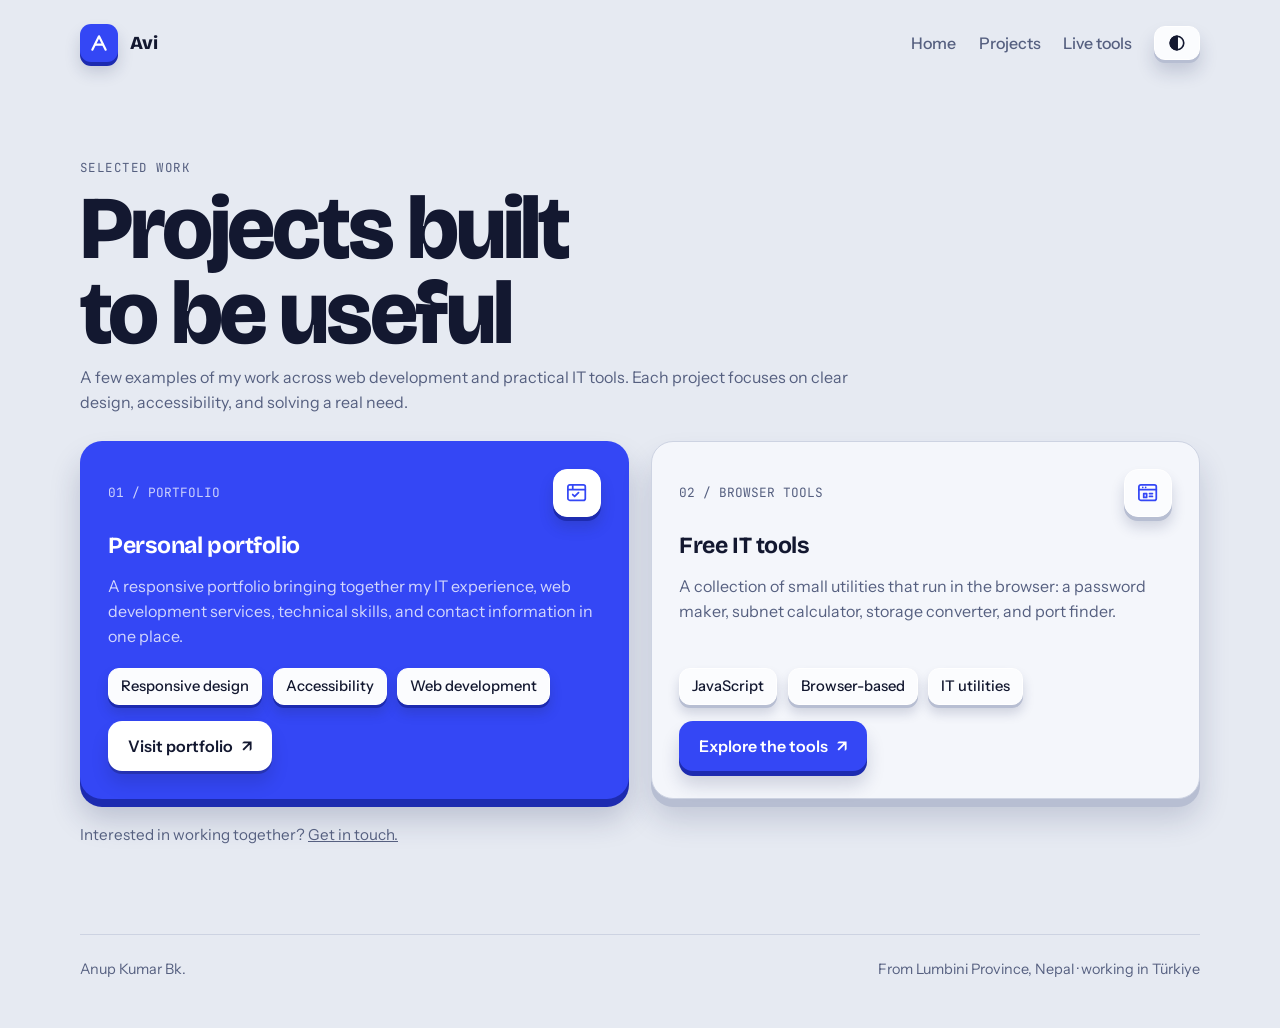
==== projects.html @ b42f56c6 "portfolio update" ====
<!doctype html>
<html lang="en">
<head>
<meta charset="utf-8">
<meta name="viewport" content="width=device-width, initial-scale=1, viewport-fit=cover">
<title>Web Development Projects | Anup Kumar BK</title>
<meta name="description" content="Selected web development and IT projects by Anup Kumar BK, including a personal portfolio and browser-based IT tools.">
<meta name="robots" content="index,follow,max-image-preview:large">
<meta name="author" content="Anup Kumar BK">
<meta name="theme-color" content="#3447F5">
<meta property="og:type" content="website">
<meta property="og:site_name" content="Anup Kumar BK">
<meta property="og:title" content="Web Development Projects | Anup Kumar BK">
<meta property="og:description" content="Explore web development and practical IT projects by Anup Kumar BK, including a personal portfolio and free browser-based IT tools.">
<meta property="og:url" content="https://anupbk.com.np/projects.html">
<meta property="og:image" content="https://anupbk.com.np/assets/pro-img.png">
<meta name="twitter:card" content="summary_large_image">
<meta name="twitter:title" content="Web Development Projects | Anup Kumar BK">
<meta name="twitter:description" content="Explore web development and practical IT projects by Anup Kumar BK, including a personal portfolio and free browser-based IT tools.">
<meta name="twitter:image" content="https://anupbk.com.np/assets/pro-img.png">
<link rel="canonical" href="https://anupbk.com.np/projects.html">
<link rel="icon" href="/favicon.svg" type="image/svg+xml">
<link rel="preconnect" href="https://fonts.googleapis.com">
<link rel="preconnect" href="https://fonts.gstatic.com" crossorigin>
<link rel="stylesheet" href="https://fonts.googleapis.com/css2?family=Bricolage+Grotesque:opsz,wght@12..96,500;12..96,700;12..96,800&family=Instrument+Sans:wght@400;500;600;700&family=JetBrains+Mono:wght@400;500&display=swap">
<link rel="stylesheet" href="assets/portfolio.css">
<script type="application/ld+json">{"@context":"https://schema.org","@type":"CollectionPage","@id":"https://anupbk.com.np/projects.html#webpage","url":"https://anupbk.com.np/projects.html","name":"Web Development Projects | Anup Kumar BK","description":"Selected web development and practical IT projects by Anup Kumar BK.","inLanguage":"en","isPartOf":{"@id":"https://anupbk.com.np/#website"},"about":{"@id":"https://anupbk.com.np/#person"},"mainEntity":{"@type":"ItemList","itemListElement":[{"@type":"ListItem","position":1,"name":"Personal portfolio","url":"https://anupbk.com.np/"},{"@type":"ListItem","position":2,"name":"Free browser-based IT tools","url":"https://anupbk.com.np/tools.html"}]}}</script>
<style>
.projects-intro{max-width:48rem}
.project-grid{display:grid;grid-template-columns:repeat(auto-fit,minmax(min(100%,300px),1fr));gap:1.4rem}
.project-card{min-height:100%;background:var(--surface);border:1px solid var(--line);border-radius:22px;padding:clamp(1.2rem,3vw,1.7rem);display:flex;flex-direction:column;gap:1rem;box-shadow:0 8px 0 var(--edge),0 20px 30px var(--shadow)}
.project-top{display:flex;align-items:center;justify-content:space-between;gap:1rem}
.project-number{font-family:var(--mono);font-size:.8rem;color:var(--muted)}
.project-icon{width:3rem;height:3rem;border-radius:14px;background:var(--key);display:grid;place-items:center;color:var(--accent);border:1px solid var(--edge-hi);box-shadow:0 4px 0 var(--edge),0 10px 14px var(--shadow)}
.project-icon svg{width:1.45rem;height:1.45rem}
.project-card h2{font-size:1.45rem;line-height:1.1}
.project-card p{color:var(--muted)}
.project-card .pills{margin-top:auto;padding-top:.2rem}
.project-card .key{align-self:flex-start}
.project-card-featured{background:var(--accent);color:var(--accent-ink);border-color:transparent;--muted:rgba(255,255,255,.78);--edge:#1D2BB0;--shadow:rgba(30,40,90,.22)}
.project-card-featured .project-icon{color:var(--accent);background:#fff}
.project-card-featured .project-number{color:rgba(255,255,255,.75)}
.project-card-featured .pill{color:var(--ink)}
.project-card-featured .key{background:#fff;color:#131830;border-color:transparent;box-shadow:0 3px 0 rgba(0,0,0,.2),0 12px 18px rgba(0,0,0,.12)}
.project-note{margin-top:1.5rem;color:var(--muted);font-size:.95rem}
@media (max-width:760px){.nav{gap:.6rem}.nav a.link{display:inline-flex;font-size:.9rem}}
@media (max-width:560px){.nav{gap:.5rem}.nav a.link[href="index.html"]{display:none}.project-grid{gap:1rem}.project-card{padding:1.15rem}}
</style>
</head>
<body>
<div class="wrap">
<header class="top">
<a class="brand" href="index.html" aria-label="Avi, home"><span class="tile" aria-hidden="true"><svg width="20" height="20" viewBox="0 0 24 24" fill="none" stroke="currentColor" stroke-width="2.6" stroke-linecap="round" stroke-linejoin="round"><path d="M4 20 12 4l8 16"/><path d="M7.5 14h9"/></svg></span><span>Avi</span></a>
<nav class="nav" aria-label="Main navigation"><a class="link" href="index.html">Home</a><a class="link" href="projects.html" aria-current="page">Projects</a><a class="link" href="tools.html">Live tools</a><button class="key small" id="themeBtn" type="button" aria-label="Switch between light and dark theme"><svg width="18" height="18" viewBox="0 0 24 24" fill="none" stroke="currentColor" stroke-width="2.2" stroke-linecap="round" stroke-linejoin="round" aria-hidden="true"><circle cx="12" cy="12" r="9"/><path d="M12 3v18"/><path d="M12 3a9 9 0 0 0 0 18z" fill="currentColor"/></svg></button></nav>
</header>
<main>
<section aria-labelledby="projects-title">
<div class="head projects-intro"><p class="eyebrow">Selected work</p><h1 id="projects-title">Projects built to be useful</h1><p>A few examples of my work across web development and practical IT tools. Each project focuses on clear design, accessibility, and solving a real need.</p></div>
<div class="project-grid">
<article class="project-card project-card-featured">
<div class="project-top"><span class="project-number">01 / PORTFOLIO</span><span class="project-icon" aria-hidden="true"><svg viewBox="0 0 24 24" fill="none" stroke="currentColor" stroke-width="1.8" stroke-linecap="round" stroke-linejoin="round"><rect x="3" y="4" width="18" height="16" rx="2"/><path d="M3 9h18M8 4v5"/><path d="m8 14 2 2 4-4"/></svg></span></div>
<h2>Personal portfolio</h2><p>A responsive portfolio bringing together my IT experience, web development services, technical skills, and contact information in one place.</p>
<div class="pills"><span class="pill">Responsive design</span><span class="pill">Accessibility</span><span class="pill">Web development</span></div><a class="key" href="index.html">Visit portfolio <span aria-hidden="true">↗</span></a>
</article>
<article class="project-card">
<div class="project-top"><span class="project-number">02 / BROWSER TOOLS</span><span class="project-icon" aria-hidden="true"><svg viewBox="0 0 24 24" fill="none" stroke="currentColor" stroke-width="1.8" stroke-linecap="round" stroke-linejoin="round"><rect x="3" y="4" width="18" height="16" rx="2"/><path d="M3 9h18M7 6.5h.01M10 6.5h.01"/><path d="M8 13h3v4H8zM14 13h3M14 16h3"/></svg></span></div>
<h2>Free IT tools</h2><p>A collection of small utilities that run in the browser: a password maker, subnet calculator, storage converter, and port finder.</p>
<div class="pills"><span class="pill">JavaScript</span><span class="pill">Browser-based</span><span class="pill">IT utilities</span></div><a class="key primary" href="tools.html">Explore the tools <span aria-hidden="true">↗</span></a>
</article>
</div>
<p class="project-note">Interested in working together? <a href="index.html#contact">Get in touch.</a></p>
</section>
</main>
<footer><span>Anup Kumar Bk.</span><span>From Lumbini Province, Nepal · working in Türkiye</span></footer>
</div>
<script>
(function(){var root=document.documentElement;try{var saved=localStorage.getItem('avi-theme');if(saved==='dark'||saved==='light')root.setAttribute('data-theme',saved)}catch(e){}document.getElementById('themeBtn').addEventListener('click',function(){var cur=root.getAttribute('data-theme');var dark=cur?cur==='dark':window.matchMedia('(prefers-color-scheme: dark)').matches;var next=dark?'light':'dark';root.setAttribute('data-theme',next);try{localStorage.setItem('avi-theme',next)}catch(e){}})})();
</script>
</body>
</html>
---- assets/portfolio.css ----
:root{color-scheme:light}
[hidden]{display:none!important}
img{max-width:100%}
/* Layout: a technician's workbench, with chunky pressable keys and contact plates. */
:root{
  --bg:#E6EAF2; --surface:#F4F6FB; --key:#FBFCFE; --well:#DCE1EC;
  --ink:#131830; --muted:#566080; --line:#CDD3E2;
  --accent:#3447F5; --accent-ink:#FFFFFF; --accent-edge:#1D2BB0;
  --signal:#C8470F; --edge:#B7BED2; --edge-hi:#FFFFFF; --shadow:rgba(30,40,90,.18);
  --ok:#12805C;
  --display:"Bricolage Grotesque","Trebuchet MS",system-ui,sans-serif;
  --body:"Instrument Sans",system-ui,-apple-system,"Segoe UI",sans-serif;
  --mono:"JetBrains Mono",ui-monospace,Menlo,Consolas,monospace;
}
@media (prefers-color-scheme:dark){
  :root:not([data-theme="light"]){
    --bg:#0F1220; --surface:#171B2E; --key:#20263D; --well:#0E1120;
    --ink:#E9ECFA; --muted:#97A0C0; --line:#2A3150;
    --accent:#7F8CFF; --accent-ink:#0B0E24; --accent-edge:#4A55C9;
    --signal:#FF8A57; --edge:#0A0C18; --edge-hi:#2D3557; --shadow:rgba(0,0,0,.5);
    --ok:#4FD3A2; color-scheme:dark;
  }
}
:root[data-theme="dark"]{
  --bg:#0F1220; --surface:#171B2E; --key:#20263D; --well:#0E1120;
  --ink:#E9ECFA; --muted:#97A0C0; --line:#2A3150;
  --accent:#7F8CFF; --accent-ink:#0B0E24; --accent-edge:#4A55C9;
  --signal:#FF8A57; --edge:#0A0C18; --edge-hi:#2D3557; --shadow:rgba(0,0,0,.5);
  --ok:#4FD3A2; color-scheme:dark;
}
*{box-sizing:border-box}
html{scroll-behavior:smooth}
body{
  margin:0; background:var(--bg); color:var(--ink);
  font-family:var(--body); font-size:16px; line-height:1.55;
  padding-block:1rem 3rem;
  padding-left:max(16px,env(safe-area-inset-left,0px));
  padding-right:max(16px,env(safe-area-inset-right,0px));
  -webkit-font-smoothing:antialiased;
}
.wrap{max-width:1120px;margin-inline:auto;display:flex;flex-direction:column;gap:clamp(3rem,7vw,5.5rem)}
main{display:flex;flex-direction:column;gap:clamp(3rem,7vw,5.5rem)}
a{color:inherit}
h1,h2,h3{font-family:var(--display);margin:0;text-wrap:balance;letter-spacing:-.02em}
p{margin:0}
:focus-visible{outline:3px solid var(--accent);outline-offset:3px;border-radius:8px}
.eyebrow{font-family:var(--mono);font-size:.78rem;letter-spacing:.12em;text-transform:uppercase;color:var(--muted)}

/* 3D key (buttons, tabs) */
.key{
  --depth:5px;
  font:inherit;font-weight:600;color:var(--ink);text-decoration:none;
  display:inline-flex;align-items:center;justify-content:center;gap:.5rem;
  background:var(--key);border:1px solid var(--edge-hi);border-radius:14px;
  padding:.7rem 1.15rem;cursor:pointer;
  box-shadow:0 var(--depth) 0 var(--edge),0 calc(var(--depth) + 9px) 18px var(--shadow);
  transform:translateY(0);
  transition:transform .08s ease,box-shadow .08s ease,background .15s ease;
}
.key:hover{transform:translateY(-1px)}
.key:active,.key[aria-selected="true"]{transform:translateY(var(--depth));box-shadow:0 0 0 var(--edge),0 2px 6px var(--shadow)}
.key.primary{background:var(--accent);color:var(--accent-ink);border-color:transparent;box-shadow:0 var(--depth) 0 var(--accent-edge),0 calc(var(--depth) + 9px) 18px var(--shadow)}
.key.primary:active{box-shadow:0 0 0 var(--accent-edge),0 2px 6px var(--shadow)}
.key[aria-selected="true"]{background:var(--accent);color:var(--accent-ink);border-color:transparent}
.key.small{--depth:3px;padding:.45rem .8rem;border-radius:11px;font-size:.88rem}

/* Header */
.top{display:flex;align-items:center;justify-content:space-between;gap:1rem;padding-block:.5rem}
.brand{display:flex;align-items:center;gap:.7rem;text-decoration:none;font-family:var(--display);font-weight:800;font-size:1.15rem}
.brand .tile{width:2.4rem;height:2.4rem;border-radius:11px;background:var(--accent);color:var(--accent-ink);display:grid;place-items:center;box-shadow:0 4px 0 var(--accent-edge),0 10px 16px var(--shadow)}
.nav{display:flex;align-items:center;gap:1.4rem}
.nav a.link{text-decoration:none;font-weight:500;color:var(--muted)}
.nav a.link:hover{color:var(--ink)}
.nav-menu{display:none;flex-direction:column;gap:3px;background:none;border:none;padding:.35rem;cursor:pointer;z-index:30}
.nav-menu .dot{width:5px;height:5px;border-radius:50%;background:var(--ink)}
.nav-menu .dot:nth-child(2){opacity:.7}
.nav-menu .dot:nth-child(3){opacity:.4}
.nav-panel{position:fixed;inset:0 100% 0 0;z-index:40;display:flex;flex-direction:column;background:var(--surface);border-right:1px solid var(--line);box-shadow:0 10px 30px var(--shadow);width:min(260px,80vw);max-height:100vh;transition:transform .25s ease-out;transform:translateX(-100%)}
.nav-panel.open{transform:translateX(0)}
.nav-close{background:none;border:none;font-size:1.5rem;color:var(--ink);padding:.6rem;cursor:pointer;line-height:1}
.nav-link{display:block;padding:.85rem 1.2rem;text-decoration:none;color:var(--ink);font-weight:500;border-bottom:1px solid var(--line)}
.nav-link:hover{background:var(--well);color:var(--accent)}
.nav-overlay{position:fixed;inset:0;z-index:35;background:rgba(0,0,0,.3);opacity:0;pointer-events:none;transition:opacity .25s ease}
.nav-overlay.open{opacity:1;pointer-events:auto}
@media (max-width:760px){
  .nav a.link{display:none}
  .nav-menu{display:flex}
}

/* Hero */
.hero{display:grid;grid-template-columns:1.1fr .9fr;gap:2rem;align-items:center}
@media (max-width:860px){.hero{grid-template-columns:1fr}}
.hero-copy{display:flex;flex-direction:column;gap:1.4rem;min-width:0}
h1{font-size:clamp(2.7rem,8vw,5.6rem);font-weight:800;line-height:.94;letter-spacing:-.035em}
.lede{font-size:1.15rem;max-width:34rem;color:var(--muted)}
.lede b{color:var(--ink);font-weight:600}
.cta{display:flex;flex-wrap:wrap;gap:1rem;padding-bottom:.4rem}

.stage{perspective:1100px;display:grid;place-items:center;padding:2rem 2.6rem;overflow-x:clip;min-width:0}
.stack{position:relative;width:min(330px,100%);aspect-ratio:4/5;transform-style:preserve-3d;transform:rotateX(var(--rx,6deg)) rotateY(var(--ry,-14deg));transition:transform .18s ease-out}
.plate{position:absolute;inset:0;border-radius:28px;border:1px solid var(--line)}
.plate.p1{background:var(--accent);transform:translateZ(-70px) translate(30px,30px);box-shadow:0 24px 40px var(--shadow)}
.plate.p2{background:var(--key);transform:translateZ(-35px) translate(15px,15px)}
.grid-bg{position:absolute;inset:0;border-radius:28px;z-index:0;pointer-events:none}
.photo{position:absolute;inset:0;border-radius:28px;overflow:hidden;border:6px solid var(--key);background:var(--well);box-shadow:0 20px 44px var(--shadow);z-index:1}
.photo img{width:100%;height:100%;object-fit:cover;object-position:50% 20%;display:block}
.chip{position:absolute;transform:translateZ(80px);font-family:var(--mono);font-size:.78rem;font-weight:500;background:var(--key);color:var(--ink);border:1px solid var(--edge-hi);border-radius:12px;padding:.5rem .8rem;box-shadow:0 4px 0 var(--edge),0 14px 22px var(--shadow);white-space:nowrap}
.chip.c1{top:9%;left:-14%}
.chip.c2{top:46%;right:-16%}
.chip.c3{bottom:9%;left:-8%}
.chip i{display:inline-block;width:.55rem;height:.55rem;border-radius:50%;background:var(--ok);margin-right:.45rem}

/* Section heads */
.head{display:flex;flex-direction:column;gap:.6rem;margin-bottom:1.6rem;max-width:40rem}
.head h2{font-size:clamp(1.9rem,4.4vw,3rem);font-weight:800;line-height:1}
.head p{color:var(--muted)}
.lbl{font-family:var(--mono);font-size:.74rem;letter-spacing:.1em;text-transform:uppercase;color:var(--muted)}

/* About */
.tiles{display:grid;grid-template-columns:repeat(auto-fit,minmax(min(100%,240px),1fr));gap:1.4rem}
.tile3d{background:var(--surface);border:1px solid var(--line);border-radius:22px;padding:1.4rem;display:flex;flex-direction:column;gap:.7rem;box-shadow:0 8px 0 var(--edge),0 20px 30px var(--shadow);transition:transform .15s ease}
.tile3d:hover{transform:translateY(-4px)}
.ic{width:3rem;height:3rem;border-radius:14px;background:var(--key);display:grid;place-items:center;color:var(--accent);box-shadow:0 4px 0 var(--edge),0 10px 14px var(--shadow);border:1px solid var(--edge-hi)}
.tile3d h3{font-size:1.2rem;font-weight:700}
.tile3d p{color:var(--muted);font-size:.97rem}
/* Toolkit */
.groups{display:grid;grid-template-columns:repeat(auto-fit,minmax(min(100%,250px),1fr));gap:1.4rem}
.group{background:var(--surface);border:1px solid var(--line);border-radius:22px;padding:1.3rem;display:flex;flex-direction:column;gap:1.1rem;box-shadow:0 8px 0 var(--edge),0 20px 30px var(--shadow);min-width:0}
.group h3{font-size:1.15rem;font-weight:700;display:flex;align-items:center;gap:.8rem}
.pills{display:flex;flex-wrap:wrap;gap:.65rem}
.pill{font-size:.92rem;font-weight:500;background:var(--key);border:1px solid var(--edge-hi);border-radius:11px;padding:.4rem .75rem;box-shadow:0 3px 0 var(--edge),0 8px 12px var(--shadow)}

/* Experience */
.jobs{display:flex;flex-direction:column;gap:1.5rem}
.job{display:grid;grid-template-columns:10rem 1fr;gap:1.2rem;align-items:start}
.job .when{font-family:var(--mono);font-size:.85rem;color:var(--muted);padding-top:1.4rem}
.job .card{background:var(--surface);border:1px solid var(--line);border-radius:22px;padding:1.3rem 1.4rem;box-shadow:0 8px 0 var(--edge),0 20px 30px var(--shadow);display:flex;flex-direction:column;gap:.7rem;min-width:0}
.job .card h3{font-size:1.25rem;font-weight:700}
.job .org{color:var(--signal);font-weight:600}
.job ul{margin:0;padding-left:1.1rem;color:var(--muted);display:flex;flex-direction:column;gap:.4rem}
@media (max-width:700px){.job{grid-template-columns:1fr;gap:.6rem}.job .when{padding-top:0}}
.edu{display:grid;grid-template-columns:repeat(auto-fit,minmax(min(100%,260px),1fr));gap:1.4rem;margin-top:2rem}

/* Contact */
.faq-list{display:grid;gap:.8rem}
.faq-item{background:var(--surface);border:1px solid var(--line);border-radius:18px;padding:0 1.15rem;box-shadow:0 4px 0 var(--edge),0 12px 20px var(--shadow)}
.faq-item summary{display:flex;align-items:center;justify-content:space-between;gap:1rem;min-height:3.5rem;cursor:pointer;list-style:none;font-family:var(--display);font-size:1.05rem;font-weight:700}
.faq-item summary::-webkit-details-marker{display:none}
.faq-item summary::after{content:"+";flex:none;width:1.7rem;height:1.7rem;display:grid;place-items:center;border-radius:9px;background:var(--key);color:var(--accent);box-shadow:0 2px 0 var(--edge);font-family:var(--body);font-size:1.2rem;line-height:1;transition:transform .15s ease}
.faq-item[open] summary::after{content:"−";transform:rotate(180deg)}
.faq-item p{max-width:65ch;padding:0 0 1rem;color:var(--muted)}
.faq-more{display:inline-block;margin:0 1rem 1rem 0;color:var(--accent);font-weight:600;text-decoration-thickness:1px;text-underline-offset:3px}
.faq-more:hover{color:var(--ink)}
.faq-item summary:focus-visible{outline:3px solid var(--accent);outline-offset:3px;border-radius:8px}
.plates{display:grid;gap:1rem}
.plate-row{display:grid;grid-template-columns:8rem 1fr auto;gap:.9rem;align-items:center;background:var(--surface);border:1px solid var(--line);border-radius:20px;padding:1rem 1.2rem;box-shadow:0 6px 0 var(--edge),0 16px 26px var(--shadow)}
.plate-row .val{font-family:var(--mono);font-size:clamp(.88rem,2.4vw,1.1rem);min-width:0;word-break:break-all;user-select:all}
.plate-row .acts{display:flex;gap:.7rem;flex-wrap:wrap}
@media (max-width:640px){.plate-row{grid-template-columns:minmax(0,1fr);padding:1rem}.plate-row .val{overflow-wrap:anywhere}.plate-row .acts{gap:.65rem}}

footer{display:flex;flex-wrap:wrap;justify-content:space-between;gap:.6rem 1.5rem;color:var(--muted);font-size:.9rem;border-top:1px solid var(--line);padding-top:1.4rem}

.toast{position:fixed;left:50%;bottom:calc(1.2rem + env(safe-area-inset-bottom,0px));transform:translate(-50%,2rem);opacity:0;pointer-events:none;background:var(--ink);color:var(--bg);padding:.65rem 1.1rem;border-radius:12px;font-weight:600;box-shadow:0 12px 24px var(--shadow);transition:transform .2s,opacity .2s;z-index:20;max-width:calc(100vw - 32px)}
.toast.show{transform:translate(-50%,0);opacity:1}

@media (prefers-reduced-motion:reduce){
  html{scroll-behavior:auto}
  *{transition:none!important}
}
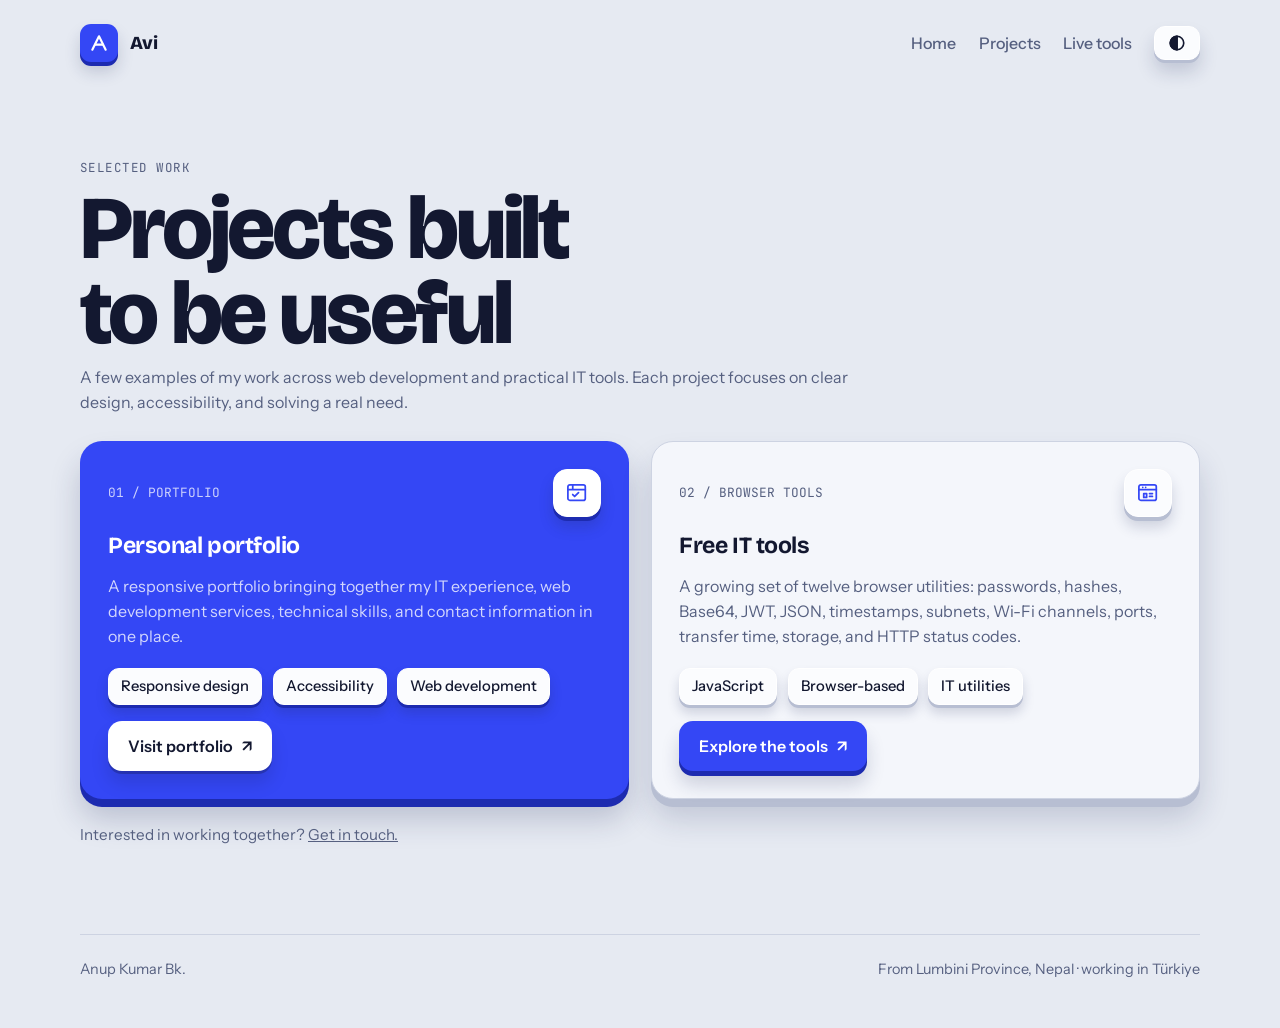
==== commit 7cf0d35d: "Expand the tools page to twelve browser tools Adds a hash generator, Base64 encoder/decoder, JWT dec" ====
--- a/projects.html
+++ b/projects.html
@@ -64,7 +64,7 @@
 </article>
 <article class="project-card">
 <div class="project-top"><span class="project-number">02 / BROWSER TOOLS</span><span class="project-icon" aria-hidden="true"><svg viewBox="0 0 24 24" fill="none" stroke="currentColor" stroke-width="1.8" stroke-linecap="round" stroke-linejoin="round"><rect x="3" y="4" width="18" height="16" rx="2"/><path d="M3 9h18M7 6.5h.01M10 6.5h.01"/><path d="M8 13h3v4H8zM14 13h3M14 16h3"/></svg></span></div>
-<h2>Free IT tools</h2><p>A collection of small utilities that run in the browser: a password maker, subnet calculator, storage converter, and port finder.</p>
+<h2>Free IT tools</h2><p>A growing set of twelve browser utilities: passwords, hashes, Base64, JWT, JSON, timestamps, subnets, Wi-Fi channels, ports, transfer time, storage, and HTTP status codes.</p>
 <div class="pills"><span class="pill">JavaScript</span><span class="pill">Browser-based</span><span class="pill">IT utilities</span></div><a class="key primary" href="tools.html">Explore the tools <span aria-hidden="true">↗</span></a>
 </article>
 </div>
